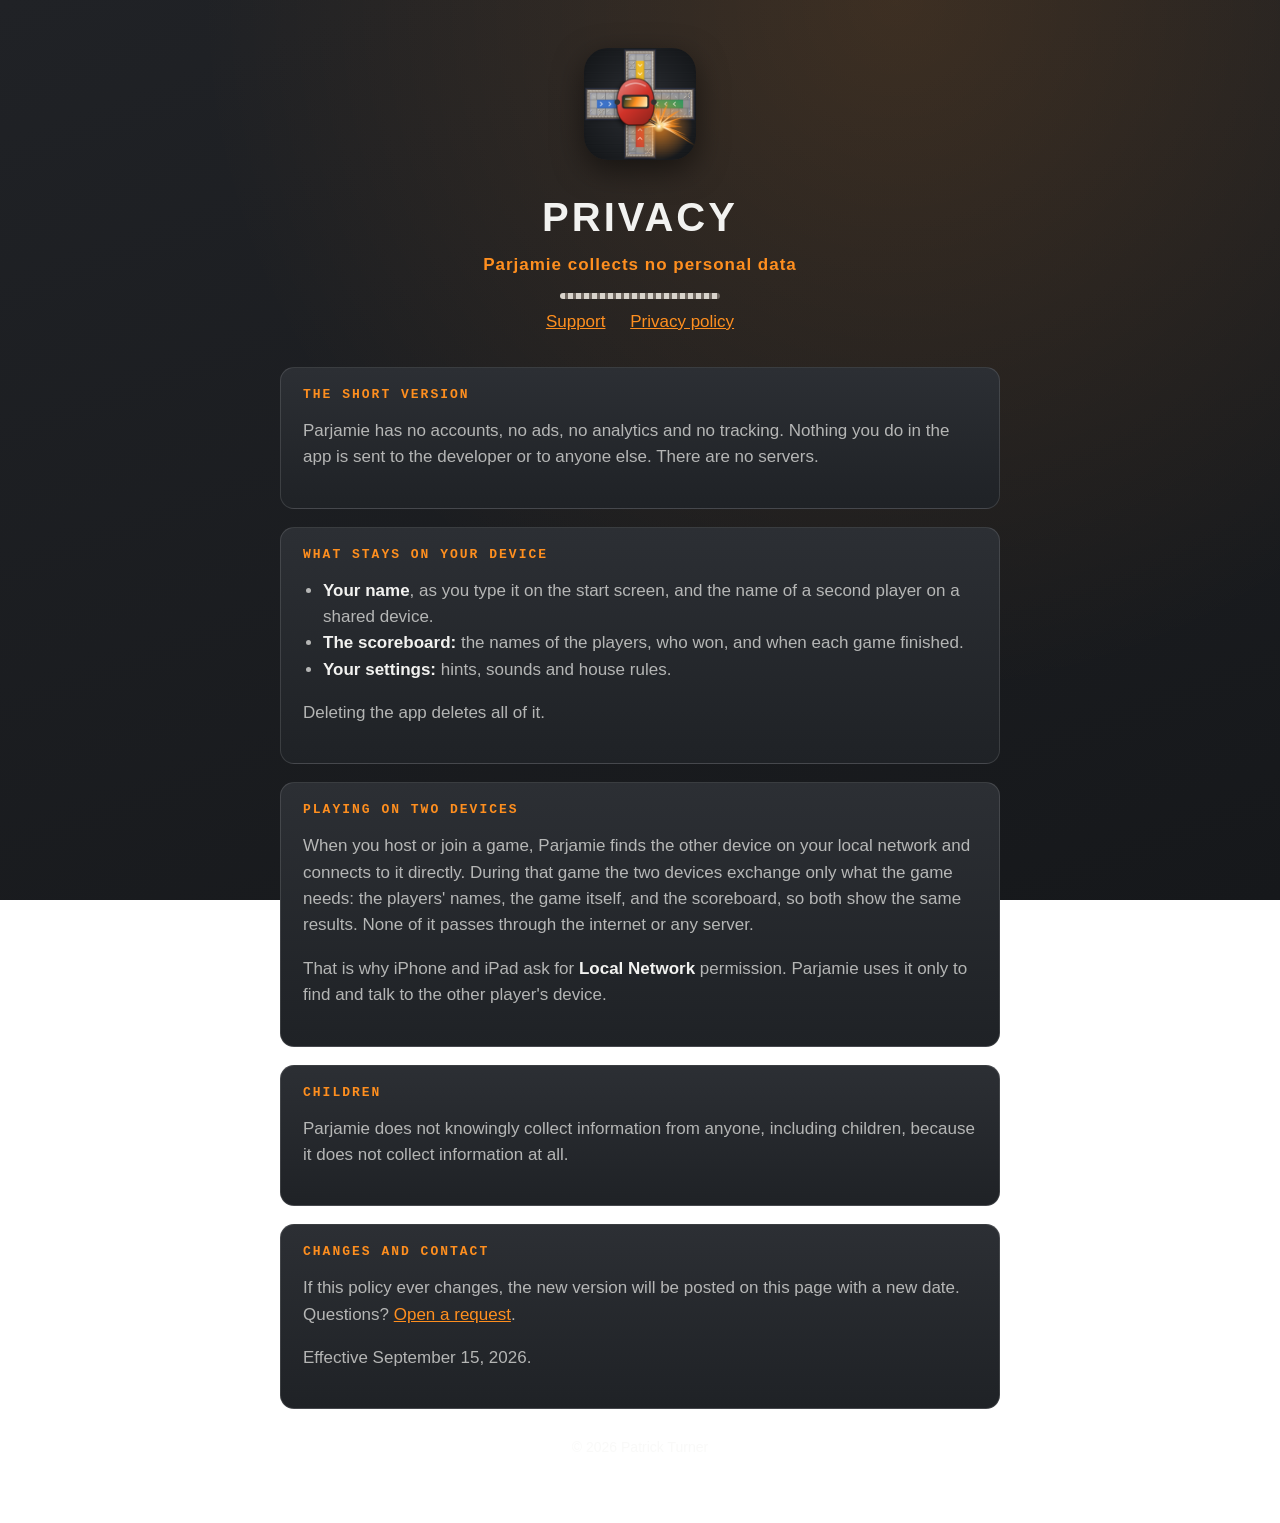
==== docs/privacy.html @ df713863 "Add a support page and privacy policy for the App Store Static pages in docs/ for GitHub Pages: what" ====
<!doctype html>
<html lang="en">
<head>
<meta charset="utf-8">
<meta name="viewport" content="width=device-width, initial-scale=1">
<title>Parjamie · Privacy policy</title>
<link rel="stylesheet" href="style.css">
</head>
<body>
<main>
  <header>
    <img src="icon.png" alt="Parjamie app icon">
    <h1>PRIVACY</h1>
    <p class="tagline">Parjamie collects no personal data</p>
    <div class="bead"></div>
    <nav><a href="index.html">Support</a> <a href="privacy.html">Privacy policy</a></nav>
  </header>

  <section>
    <h2>The short version</h2>
    <p>Parjamie has no accounts, no ads, no analytics and no tracking. Nothing you do in the app is sent to the developer or to anyone else. There are no servers.</p>
  </section>

  <section>
    <h2>What stays on your device</h2>
    <ul>
      <li><strong>Your name</strong>, as you type it on the start screen, and the name of a second player on a shared device.</li>
      <li><strong>The scoreboard:</strong> the names of the players, who won, and when each game finished.</li>
      <li><strong>Your settings:</strong> hints, sounds and house rules.</li>
    </ul>
    <p>Deleting the app deletes all of it.</p>
  </section>

  <section>
    <h2>Playing on two devices</h2>
    <p>When you host or join a game, Parjamie finds the other device on your local network and connects to it directly. During that game the two devices exchange only what the game needs: the players' names, the game itself, and the scoreboard, so both show the same results. None of it passes through the internet or any server.</p>
    <p>That is why iPhone and iPad ask for <strong>Local Network</strong> permission. Parjamie uses it only to find and talk to the other player's device.</p>
  </section>

  <section>
    <h2>Children</h2>
    <p>Parjamie does not knowingly collect information from anyone, including children, because it does not collect information at all.</p>
  </section>

  <section>
    <h2>Changes and contact</h2>
    <p>If this policy ever changes, the new version will be posted on this page with a new date. Questions? <a href="https://github.com/turnepf/Parjamie/issues/new">Open a request</a>.</p>
    <p>Effective September 15, 2026.</p>
  </section>

  <footer>© 2026 Patrick Turner</footer>
</main>
</body>
</html>
---- docs/style.css ----
:root {
  --floor: #16181b;
  --plate: #26292e;
  --edge: rgba(255,255,255,.12);
  --text: #f2f2f0;
  --muted: rgba(242,242,240,.7);
  --arc: #ff8f1f;
}
* { box-sizing: border-box; }
body {
  margin: 0;
  padding: 0 16px;
  background: radial-gradient(circle at 70% 0%, rgba(255,143,31,.14), transparent 55%), linear-gradient(160deg, #202226, var(--floor));
  background-attachment: fixed;
  color: var(--text);
  font: 17px/1.55 ui-rounded, -apple-system, "SF Pro Rounded", "Helvetica Neue", Arial, sans-serif;
  min-height: 100vh;
}
main { max-width: 720px; margin: 0 auto; padding: 48px 0 64px; }
header { text-align: center; margin-bottom: 32px; }
header img { width: 112px; height: 112px; border-radius: 24px; box-shadow: 0 10px 30px rgba(0,0,0,.5); }
h1 { font-size: 40px; letter-spacing: 3px; margin: 18px 0 4px; }
.tagline { color: var(--arc); font-weight: 600; letter-spacing: 1px; margin: 0; }
.bead { height: 6px; width: 160px; margin: 14px auto 0; border-radius: 3px;
  background: repeating-linear-gradient(90deg, #d9d4cc 0 5px, #6d655e 5px 8px); }
section { background: linear-gradient(#2c2f34, #1f2226); border: 1px solid var(--edge); border-radius: 14px; padding: 20px 22px; margin: 18px 0; }
h2 { font: 700 13px/1 ui-monospace, "SF Mono", Menlo, monospace; letter-spacing: 2px; text-transform: uppercase; color: var(--arc); margin: 0 0 12px; }
p, li { color: var(--muted); }
strong { color: var(--text); }
a { color: var(--arc); }
ul { padding-left: 20px; }
footer { text-align: center; color: rgba(242,242,240,.45); font-size: 14px; margin-top: 28px; }
nav { text-align: center; margin-top: 10px; }
nav a { margin: 0 10px; }
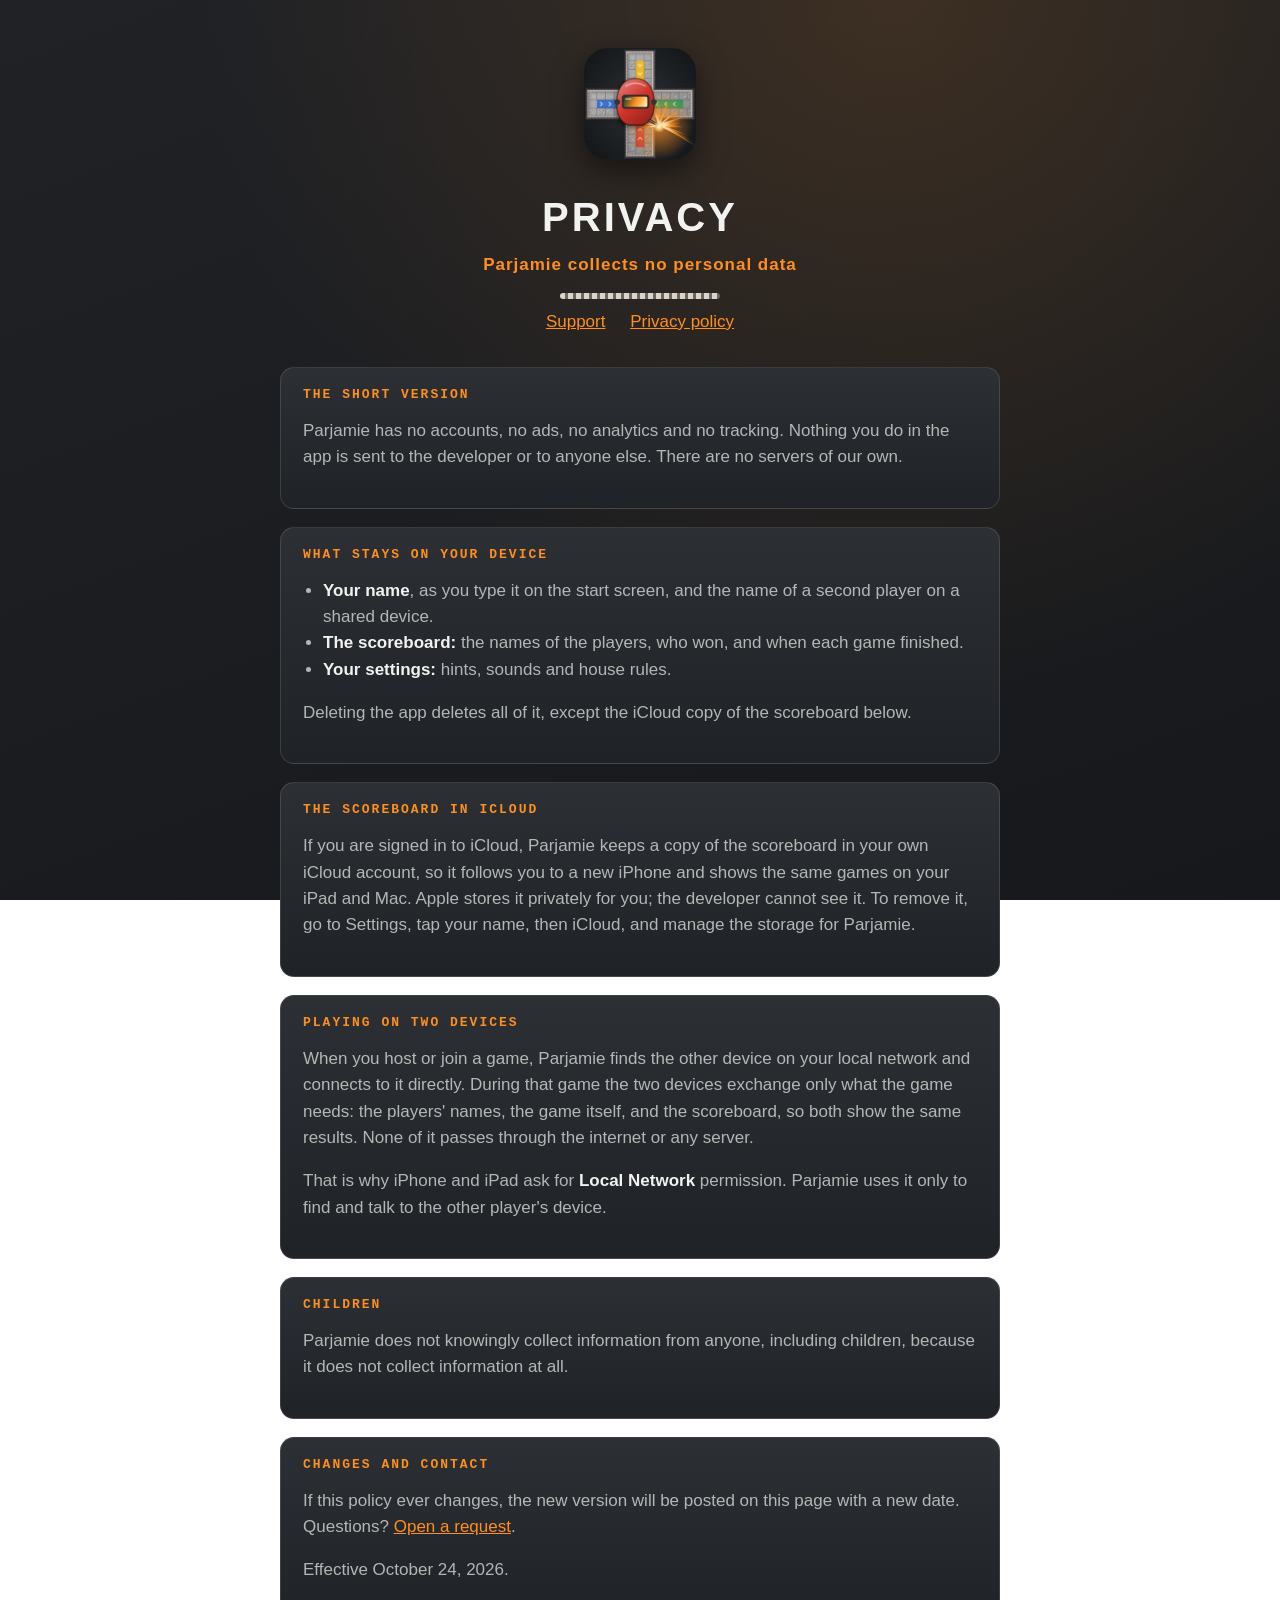
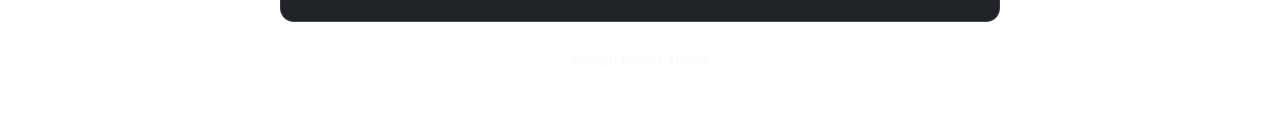
==== commit 04ed2c58: "Keep the scoreboard in iCloud so it follows you to a new phone The scoreboard was only a JSON file i" ====
--- a/docs/privacy.html
+++ b/docs/privacy.html
@@ -18,7 +18,7 @@
 
   <section>
     <h2>The short version</h2>
-    <p>Parjamie has no accounts, no ads, no analytics and no tracking. Nothing you do in the app is sent to the developer or to anyone else. There are no servers.</p>
+    <p>Parjamie has no accounts, no ads, no analytics and no tracking. Nothing you do in the app is sent to the developer or to anyone else. There are no servers of our own.</p>
   </section>
 
   <section>
@@ -28,7 +28,11 @@
       <li><strong>The scoreboard:</strong> the names of the players, who won, and when each game finished.</li>
       <li><strong>Your settings:</strong> hints, sounds and house rules.</li>
     </ul>
-    <p>Deleting the app deletes all of it.</p>
+    <p>Deleting the app deletes all of it, except the iCloud copy of the scoreboard below.</p>
+  </section>
+  <section>
+    <h2>The scoreboard in iCloud</h2>
+    <p>If you are signed in to iCloud, Parjamie keeps a copy of the scoreboard in your own iCloud account, so it follows you to a new iPhone and shows the same games on your iPad and Mac. Apple stores it privately for you; the developer cannot see it. To remove it, go to Settings, tap your name, then iCloud, and manage the storage for Parjamie.</p>
   </section>
 
   <section>
@@ -45,7 +49,7 @@
   <section>
     <h2>Changes and contact</h2>
     <p>If this policy ever changes, the new version will be posted on this page with a new date. Questions? <a href="https://github.com/turnepf/Parjamie/issues/new">Open a request</a>.</p>
-    <p>Effective September 15, 2026.</p>
+    <p>Effective October 24, 2026.</p>
   </section>
 
   <footer>© 2026 Patrick Turner</footer>
